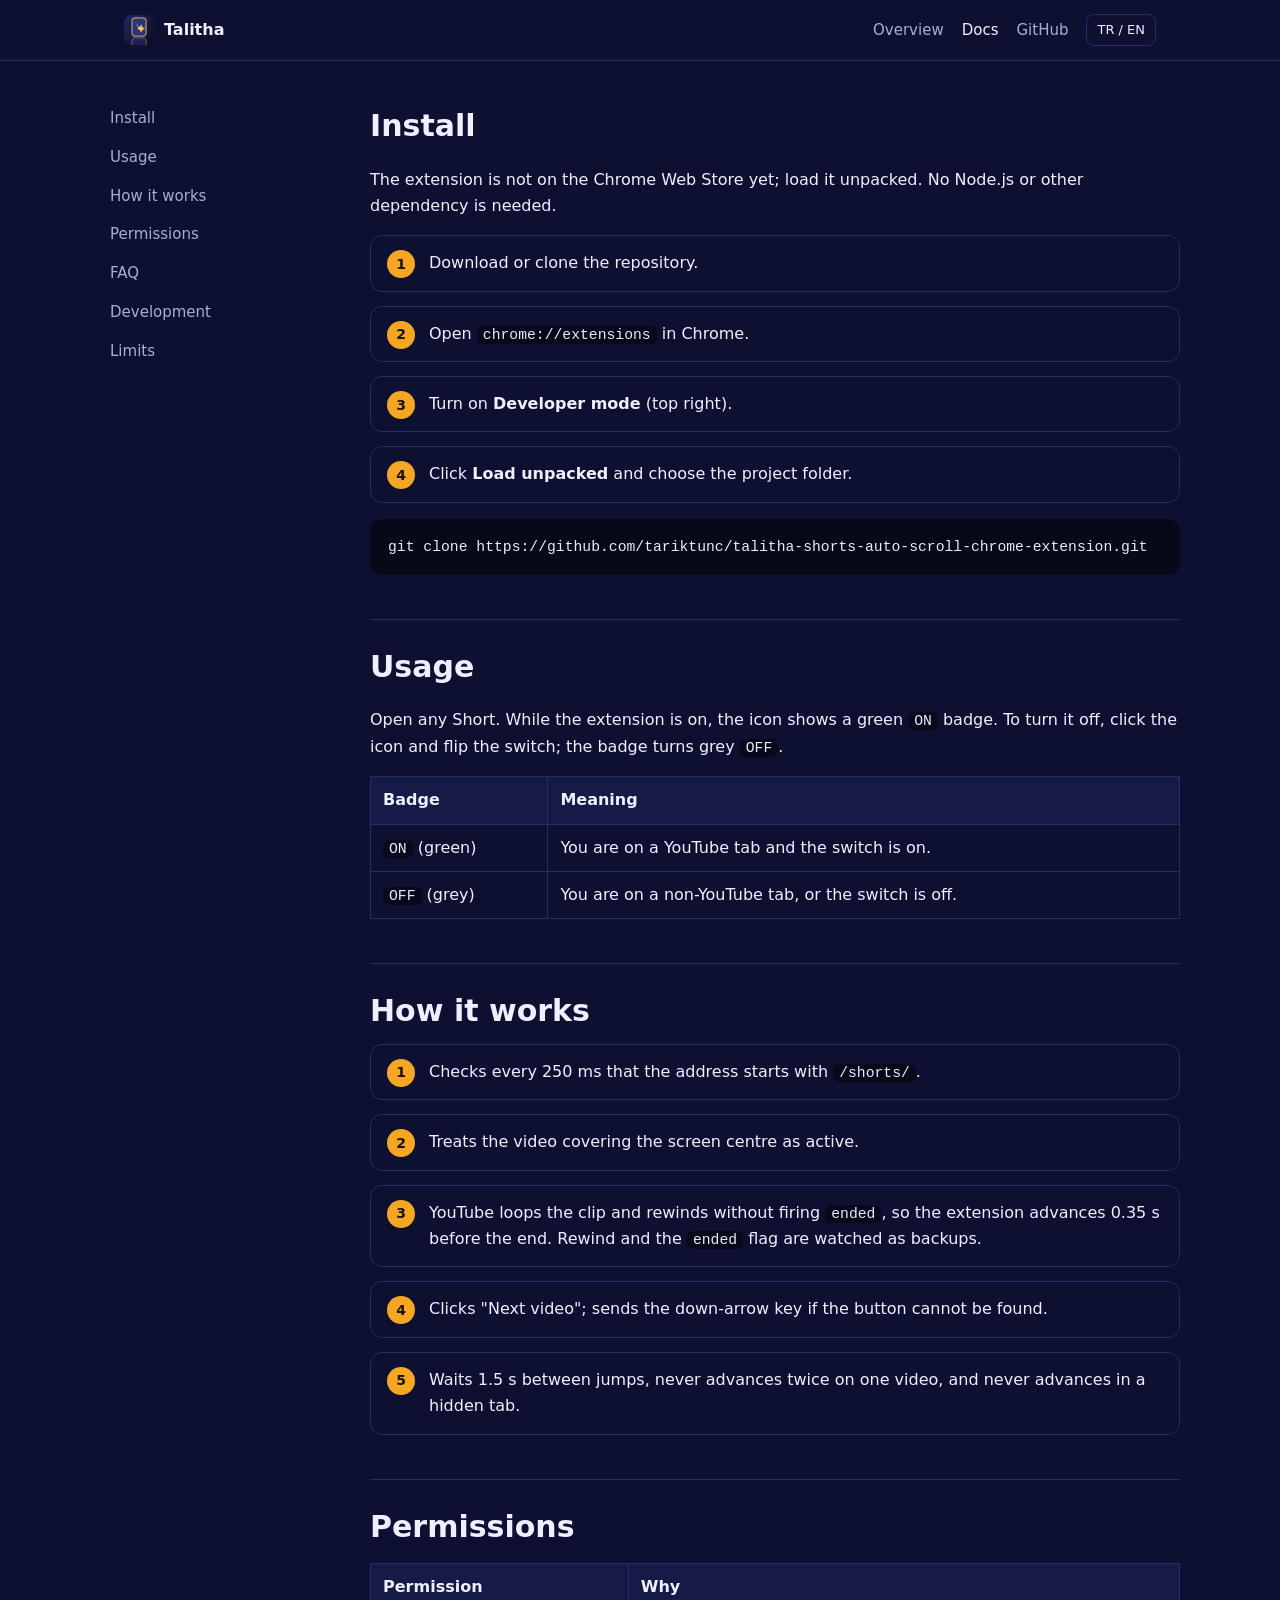
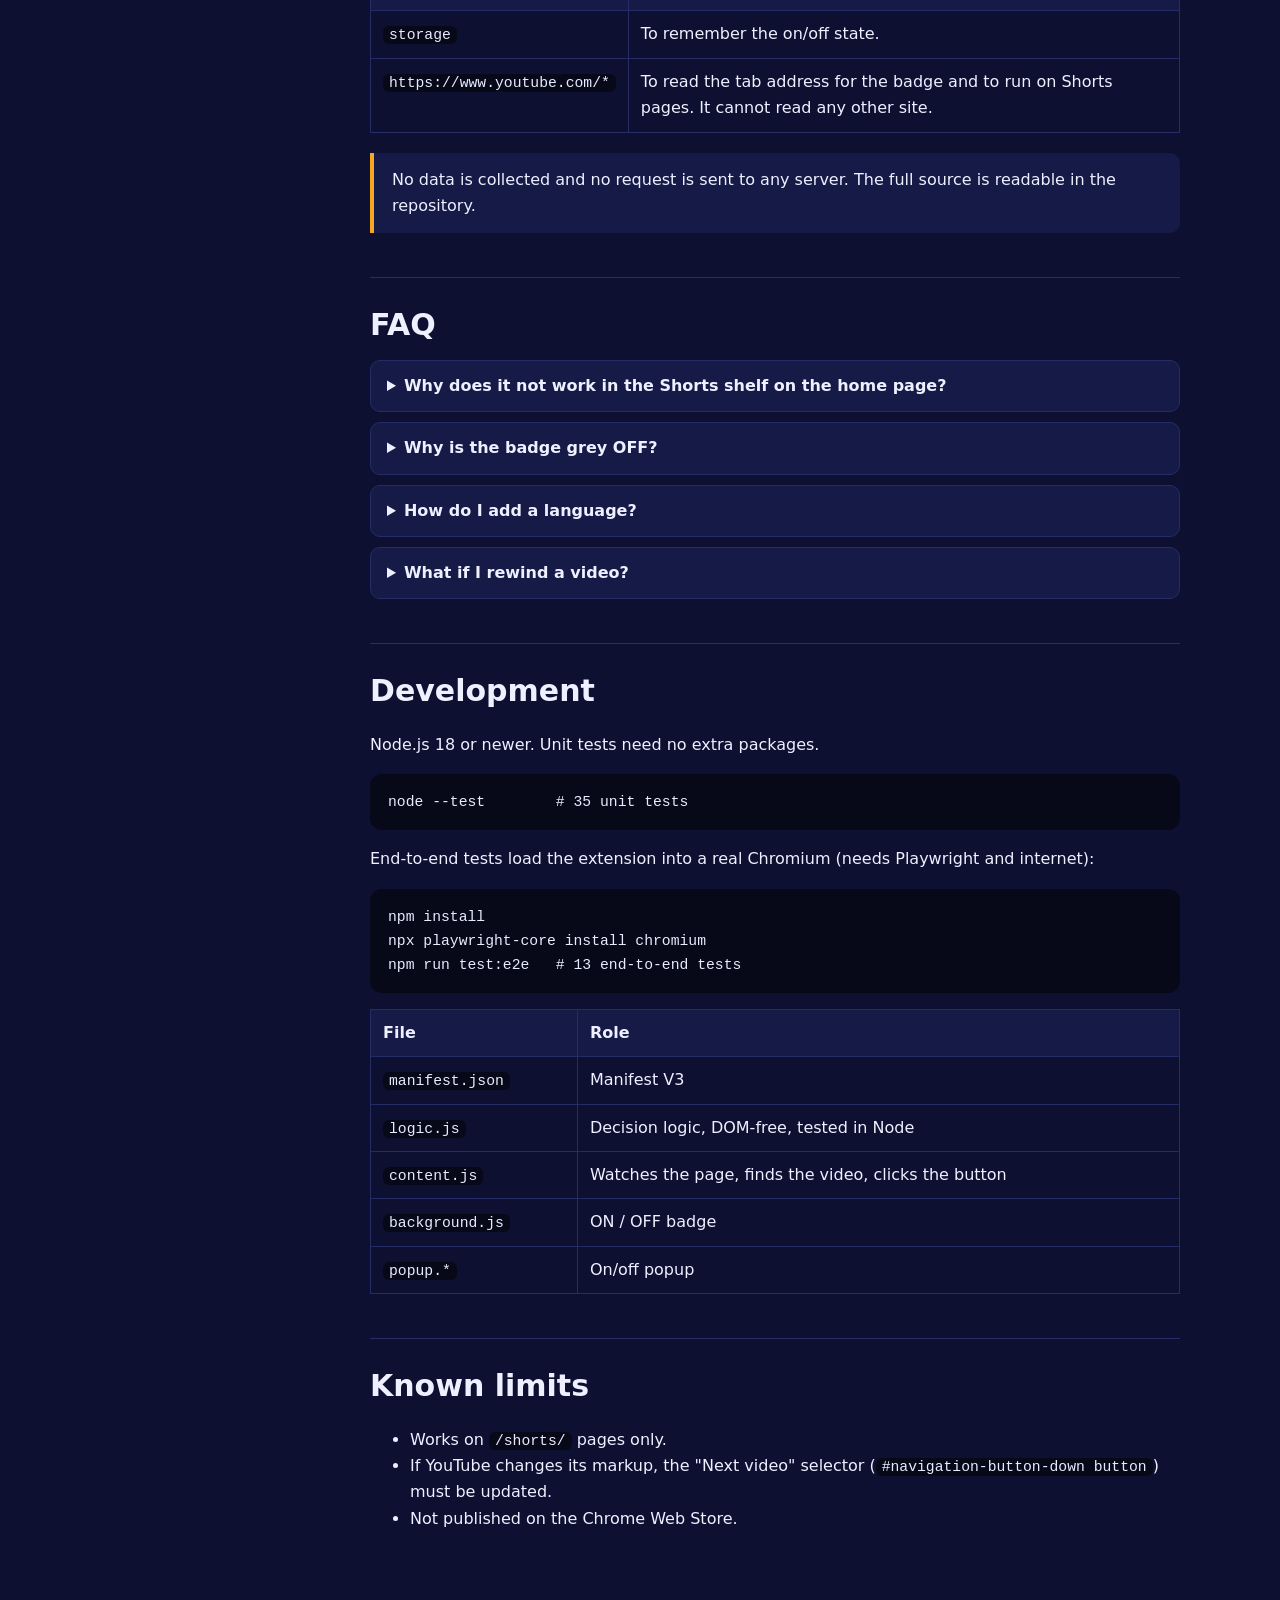
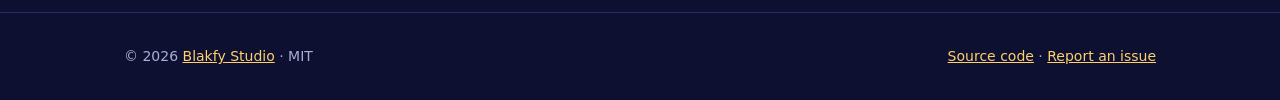
==== docs.html @ bb1276dc "Add GitHub Pages site (landing + docs)" ====
<!doctype html>
<html lang="tr" data-lang="tr">
<head>
<meta charset="utf-8">
<meta name="viewport" content="width=device-width,initial-scale=1">
<title>Talitha — Auto Shorts · Docs</title>
<meta name="description" content="YouTube Shorts bitince otomatik olarak bir sonrakine geçen, hafif ve veri toplamayan Chrome eklentisi. Auto-advance for YouTube Shorts.">
<meta property="og:title" content="Talitha — Auto Shorts">
<meta property="og:description" content="YouTube Shorts bitince otomatik olarak bir sonrakine geçen, hafif ve veri toplamayan Chrome eklentisi. Auto-advance for YouTube Shorts.">
<meta property="og:type" content="website">
<link rel="icon" href="assets/icon128.png">
<link rel="stylesheet" href="style.css">
<script>
(function(){var d=document.documentElement,k='ext-lang',s=null;try{s=localStorage.getItem(k)}catch(e){}
var l=s||((navigator.language||'tr').toLowerCase().indexOf('tr')===0?'tr':'en');d.setAttribute('data-lang',l);d.lang=l;
document.addEventListener('DOMContentLoaded',function(){var b=document.getElementById('lang');if(!b)return;
b.addEventListener('click',function(){var n=d.getAttribute('data-lang')==='tr'?'en':'tr';d.setAttribute('data-lang',n);d.lang=n;try{localStorage.setItem(k,n)}catch(e){}});});})();
</script>
</head>
<body>
<header class="nav"><div class="wrap">
<a class="brand" href="index.html"><img src="assets/icon128.png" alt="">Talitha</a>
<nav>
<a href="index.html"><span lang="tr">Tanıtım</span><span lang="en">Overview</span></a>
<a href="docs.html" class="on"><span lang="tr">Dökümanlar</span><span lang="en">Docs</span></a>
<a class="hide-s" href="https://github.com/tariktunc/talitha-shorts-auto-scroll-chrome-extension">GitHub</a>
<button class="lang" id="lang" type="button" aria-label="Language">TR / EN</button>
</nav></div></header>

<div class="wrap docs">
<aside class="toc">
<a href="#kurulum"><span lang="tr">Kurulum</span><span lang="en">Install</span></a><a href="#kullanim"><span lang="tr">Kullanım</span><span lang="en">Usage</span></a><a href="#calisma"><span lang="tr">Nasıl çalışır</span><span lang="en">How it works</span></a>
<a href="#izinler"><span lang="tr">İzinler</span><span lang="en">Permissions</span></a><a href="#sss"><span lang="tr">Sık sorulanlar</span><span lang="en">FAQ</span></a><a href="#gelistirme"><span lang="tr">Geliştirme</span><span lang="en">Development</span></a><a href="#sinirlar"><span lang="tr">Sınırlar</span><span lang="en">Limits</span></a>
</aside>
<article class="doc">
<h2 id="kurulum"><span lang="tr">Kurulum</span><span lang="en">Install</span></h2>
<p><span lang="tr">Eklenti henüz Chrome Web Store'da yayınlanmadı, paketlenmemiş olarak yüklenir. Node.js veya başka bir bağımlılık gerekmez.</span><span lang="en">The extension is not on the Chrome Web Store yet; load it unpacked. No Node.js or other dependency is needed.</span></p>
<ol class="steps">
<li><span lang="tr">Repoyu indirin veya klonlayın.</span><span lang="en">Download or clone the repository.</span></li>
<li><span lang="tr">Chrome'da <code>chrome://extensions</code> sayfasını açın.</span><span lang="en">Open <code>chrome://extensions</code> in Chrome.</span></li>
<li><span lang="tr">Sağ üstten <strong>Geliştirici modu</strong>nu açın.</span><span lang="en">Turn on <strong>Developer mode</strong> (top right).</span></li>
<li><span lang="tr"><strong>Paketlenmemiş öğe yükle</strong>ye tıklayıp proje klasörünü seçin.</span><span lang="en">Click <strong>Load unpacked</strong> and choose the project folder.</span></li>
</ol>
<pre><code>git clone https://github.com/tariktunc/talitha-shorts-auto-scroll-chrome-extension.git</code></pre>

<h2 id="kullanim"><span lang="tr">Kullanım</span><span lang="en">Usage</span></h2>
<p><span lang="tr">Bir Shorts videosu açın. Eklenti açıkken simgede yeşil <code>ON</code> rozeti görünür. Kapatmak için simgeye tıklayıp pencerede düğmeyi çevirin; rozet gri <code>OFF</code> olur.</span><span lang="en">Open any Short. While the extension is on, the icon shows a green <code>ON</code> badge. To turn it off, click the icon and flip the switch; the badge turns grey <code>OFF</code>.</span></p>
<table><tr><th><span lang="tr">Rozet</span><span lang="en">Badge</span></th><th><span lang="tr">Anlamı</span><span lang="en">Meaning</span></th></tr>
<tr><td><code>ON</code> (<span lang="tr">yeşil</span><span lang="en">green</span>)</td><td><span lang="tr">YouTube sekmesindesiniz ve düğme açık.</span><span lang="en">You are on a YouTube tab and the switch is on.</span></td></tr>
<tr><td><code>OFF</code> (<span lang="tr">gri</span><span lang="en">grey</span>)</td><td><span lang="tr">YouTube dışında bir sekmedesiniz veya düğme kapalı.</span><span lang="en">You are on a non-YouTube tab, or the switch is off.</span></td></tr></table>

<h2 id="calisma"><span lang="tr">Nasıl çalışır</span><span lang="en">How it works</span></h2>
<ol class="steps">
<li><span lang="tr">Her 250 ms'de adresin <code>/shorts/</code> ile başlayıp başlamadığına bakar.</span><span lang="en">Checks every 250 ms that the address starts with <code>/shorts/</code>.</span></li>
<li><span lang="tr">Ekranın ortasını kaplayan videoyu aktif video sayar.</span><span lang="en">Treats the video covering the screen centre as active.</span></li>
<li><span lang="tr">YouTube videoyu döngüye alır ve bitince <code>ended</code> olayı vermeden başa sarar. Bu yüzden eklenti bitmesine 0,35 saniye kala geçer. Başa sarmayı ve <code>ended</code> bayrağını yedek olarak izler.</span><span lang="en">YouTube loops the clip and rewinds without firing <code>ended</code>, so the extension advances 0.35 s before the end. Rewind and the <code>ended</code> flag are watched as backups.</span></li>
<li><span lang="tr">Geçiş için "Sonraki video" düğmesine tıklar; bulunamazsa aşağı ok tuşunu gönderir.</span><span lang="en">Clicks "Next video"; sends the down-arrow key if the button cannot be found.</span></li>
<li><span lang="tr">Geçişler arasında 1,5 saniye bekler, aynı videoda iki kez geçmez, sekme görünür değilse hiç geçmez.</span><span lang="en">Waits 1.5 s between jumps, never advances twice on one video, and never advances in a hidden tab.</span></li>
</ol>

<h2 id="izinler"><span lang="tr">İzinler</span><span lang="en">Permissions</span></h2>
<table><tr><th><span lang="tr">İzin</span><span lang="en">Permission</span></th><th><span lang="tr">Neden</span><span lang="en">Why</span></th></tr>
<tr><td><code>storage</code></td><td><span lang="tr">Açık/kapalı durumunu saklamak için.</span><span lang="en">To remember the on/off state.</span></td></tr>
<tr><td><code>https://www.youtube.com/*</code></td><td><span lang="tr">Rozet için sekmenin adresine bakmak ve Shorts sayfasında çalışmak için. Başka sitelerin adresini okuyamaz.</span><span lang="en">To read the tab address for the badge and to run on Shorts pages. It cannot read any other site.</span></td></tr></table>
<div class="callout"><span lang="tr">Hiçbir veri toplanmaz, hiçbir sunucuya istek gönderilmez. Kaynak kodun tamamı repoda okunabilir halde durur.</span><span lang="en">No data is collected and no request is sent to any server. The full source is readable in the repository.</span></div>

<h2 id="sss"><span lang="tr">Sık sorulanlar</span><span lang="en">FAQ</span></h2>
<details><summary><span lang="tr">Ana sayfadaki Shorts şeridinde neden çalışmıyor?</span><span lang="en">Why does it not work in the Shorts shelf on the home page?</span></summary><p><span lang="tr">Eklenti yalnızca <code>youtube.com/shorts/</code> sayfasında çalışır. Şeritteki videoya tıklayıp Shorts sayfasına geçtiğinizde devreye girer.</span><span lang="en">It only runs on <code>youtube.com/shorts/</code>. It starts working once you open a Short in its own page.</span></p></details>
<details><summary><span lang="tr">Rozet neden gri OFF görünüyor?</span><span lang="en">Why is the badge grey OFF?</span></summary><p><span lang="tr">YouTube dışında bir sekmedesiniz ya da düğme kapalı. YouTube sekmesine geçin ve pencerede düğmenin açık olduğundan emin olun.</span><span lang="en">Either you are on a non-YouTube tab or the switch is off. Switch to a YouTube tab and check the switch in the popup.</span></p></details>
<details><summary><span lang="tr">Yeni dil nasıl eklenir?</span><span lang="en">How do I add a language?</span></summary><p><span lang="tr"><code>_locales/en/messages.json</code> dosyasını <code>_locales/&lt;dil-kodu&gt;/messages.json</code> olarak kopyalayıp metinleri çevirin.</span><span lang="en">Copy <code>_locales/en/messages.json</code> to <code>_locales/&lt;lang-code&gt;/messages.json</code> and translate the strings.</span></p></details>
<details><summary><span lang="tr">Bir videoyu geri sarınca ne olur?</span><span lang="en">What if I rewind a video?</span></summary><p><span lang="tr">Kullanıcı videoyu geri sararsa eklenti geçiş yapmaz; yalnızca doğal bitişi yakalar.</span><span lang="en">If you rewind it yourself, the extension does not advance; it only reacts to a natural end.</span></p></details>

<h2 id="gelistirme"><span lang="tr">Geliştirme</span><span lang="en">Development</span></h2>
<p><span lang="tr">Node.js 18 veya üstü gerekir. Birim testleri için ek paket gerekmez.</span><span lang="en">Node.js 18 or newer. Unit tests need no extra packages.</span></p>
<pre><code>node --test        # 35 <span lang="tr">birim testi</span><span lang="en">unit tests</span></code></pre>
<p><span lang="tr">Uçtan uca testler eklentiyi gerçek bir Chromium'a yükleyip sürer (Playwright ve internet gerekir):</span><span lang="en">End-to-end tests load the extension into a real Chromium (needs Playwright and internet):</span></p>
<pre><code>npm install
npx playwright-core install chromium
npm run test:e2e   # 13 <span lang="tr">uçtan uca test</span><span lang="en">end-to-end tests</span></code></pre>
<table><tr><th><span lang="tr">Dosya</span><span lang="en">File</span></th><th><span lang="tr">Görev</span><span lang="en">Role</span></th></tr>
<tr><td><code>manifest.json</code></td><td>Manifest V3</td></tr>
<tr><td><code>logic.js</code></td><td><span lang="tr">Karar mantığı, DOM'a dokunmaz, Node'da test edilir</span><span lang="en">Decision logic, DOM-free, tested in Node</span></td></tr>
<tr><td><code>content.js</code></td><td><span lang="tr">Sayfayı izler, videoyu bulur, düğmeye tıklar</span><span lang="en">Watches the page, finds the video, clicks the button</span></td></tr>
<tr><td><code>background.js</code></td><td><span lang="tr">ON / OFF rozeti</span><span lang="en">ON / OFF badge</span></td></tr>
<tr><td><code>popup.*</code></td><td><span lang="tr">Aç/kapa penceresi</span><span lang="en">On/off popup</span></td></tr></table>

<h2 id="sinirlar"><span lang="tr">Bilinen sınırlar</span><span lang="en">Known limits</span></h2>
<ul>
<li><span lang="tr">Yalnızca <code>/shorts/</code> sayfasında çalışır.</span><span lang="en">Works on <code>/shorts/</code> pages only.</span></li>
<li><span lang="tr">YouTube sayfa yapısını değiştirirse "Sonraki video" seçicisi (<code>#navigation-button-down button</code>) güncellenmelidir.</span><span lang="en">If YouTube changes its markup, the "Next video" selector (<code>#navigation-button-down button</code>) must be updated.</span></li>
<li><span lang="tr">Chrome Web Store'da yayınlanmış değildir.</span><span lang="en">Not published on the Chrome Web Store.</span></li>
</ul>
</article></div>
<footer><div class="wrap">
<span>© 2026 <a href="https://blakfy.com">Blakfy Studio</a> · MIT</span>
<span><a href="https://github.com/tariktunc/talitha-shorts-auto-scroll-chrome-extension"><span lang="tr">Kaynak kod</span><span lang="en">Source code</span></a> · <a href="https://github.com/tariktunc/talitha-shorts-auto-scroll-chrome-extension/issues"><span lang="tr">Sorun bildir</span><span lang="en">Report an issue</span></a></span>
</div></footer>
</body></html>
---- style.css ----
:root{--bg:#0d1030;--fg:#eef0ff;--muted:#a9aed6;--card:#151a47;--line:#262c66;--accent:#f5a623;--on-accent:#1b1300;--link:#ffd06b;--hero1:#232865;--hero2:#0a0c22;--hero-fg:#ffffff;--code:#070918;--code-fg:#e8eaff}
*{box-sizing:border-box}html{scroll-behavior:smooth}
body{margin:0;font:16px/1.65 system-ui,-apple-system,"Segoe UI",Roboto,sans-serif;background:var(--bg);color:var(--fg)}
html[data-lang=tr] [lang=en]{display:none!important}html[data-lang=en] [lang=tr]{display:none!important}
a{color:var(--link)}img{max-width:100%}
.wrap{max-width:1080px;margin:0 auto;padding:0 24px}
header.nav{position:sticky;top:0;z-index:10;background:var(--bg);border-bottom:1px solid var(--line)}
header.nav .wrap{display:flex;align-items:center;gap:20px;height:60px}
.brand{display:flex;align-items:center;gap:10px;font-weight:700;color:var(--fg);text-decoration:none}
.brand img{width:30px;height:30px;border-radius:8px}
.nav nav{margin-left:auto;display:flex;align-items:center;gap:18px}
.nav nav a{color:var(--muted);text-decoration:none;font-size:15px}.nav nav a:hover,.nav nav a.on{color:var(--fg)}
.lang{border:1px solid var(--line);background:transparent;color:var(--fg);border-radius:8px;padding:4px 10px;cursor:pointer;font:inherit;font-size:13px}
.hero{background:linear-gradient(135deg,var(--hero1),var(--hero2));color:var(--hero-fg);padding:84px 0 72px;text-align:center}
.hero img.logo{width:104px;height:104px;border-radius:24px;box-shadow:0 12px 40px rgba(0,0,0,.35)}
.hero h1{font-size:clamp(32px,5vw,52px);line-height:1.15;margin:22px 0 12px}
.hero p.lead{font-size:clamp(17px,2.2vw,21px);max-width:720px;margin:0 auto 28px;opacity:.9}
.btns{display:flex;gap:12px;justify-content:center;flex-wrap:wrap}
.btn{display:inline-block;padding:12px 22px;border-radius:10px;font-weight:600;text-decoration:none;border:1px solid transparent}
.btn.primary{background:var(--accent);color:var(--on-accent)}
.btn.ghost{border-color:rgba(255,255,255,.45);color:var(--hero-fg)}
.badges{display:flex;gap:8px;justify-content:center;flex-wrap:wrap;margin-top:26px}
.badges span{font-size:13px;padding:4px 12px;border-radius:999px;background:rgba(255,255,255,.12)}
section.block{padding:64px 0}section.alt{background:var(--card)}
h2{font-size:30px;margin:0 0 8px}p.sub{color:var(--muted);margin:0 0 32px;max-width:720px}
.grid{display:grid;grid-template-columns:repeat(auto-fit,minmax(290px,1fr));gap:18px}
.card{background:var(--card);border:1px solid var(--line);border-radius:14px;padding:22px}
section.alt .card{background:var(--bg)}
.card .n{display:inline-block;font-weight:700;font-size:13px;color:var(--on-accent);background:var(--accent);border-radius:999px;padding:2px 10px;margin-bottom:10px}
.card h3{margin:0 0 6px;font-size:18px}.card p{margin:0;color:var(--muted)}
.steps{counter-reset:s;list-style:none;padding:0;margin:0;display:grid;gap:14px}
.steps li{counter-increment:s;position:relative;padding:14px 18px 14px 58px;border:1px solid var(--line);border-radius:12px;background:var(--bg)}
.steps li:before{content:counter(s);position:absolute;left:16px;top:14px;width:28px;height:28px;border-radius:50%;background:var(--accent);color:var(--on-accent);display:grid;place-items:center;font-weight:700;font-size:14px}
pre,code{font-family:ui-monospace,SFMono-Regular,Menlo,Consolas,monospace}
code{background:var(--code);color:var(--code-fg);padding:1px 6px;border-radius:6px;font-size:.92em}
pre{background:var(--code);color:var(--code-fg);padding:16px 18px;border-radius:12px;overflow:auto;line-height:1.5}pre code{background:none;padding:0}
table{border-collapse:collapse;width:100%;margin:12px 0 20px}th,td{border:1px solid var(--line);padding:10px 12px;text-align:left;vertical-align:top}th{background:var(--card)}
.callout{border-left:4px solid var(--accent);background:var(--card);padding:14px 18px;border-radius:0 10px 10px 0;margin:18px 0}
footer{border-top:1px solid var(--line);padding:32px 0;color:var(--muted);font-size:14px}footer .wrap{display:flex;gap:18px;flex-wrap:wrap;justify-content:space-between}
.docs{display:grid;grid-template-columns:230px 1fr;gap:40px;padding:40px 0 64px}
.toc{position:sticky;top:84px;align-self:start;display:grid;gap:4px;font-size:15px}
.toc a{color:var(--muted);text-decoration:none;padding:5px 10px;border-radius:8px}.toc a:hover{background:var(--card);color:var(--fg)}
.doc h2{margin-top:44px;padding-top:22px;border-top:1px solid var(--line)}.doc h2:first-child{margin-top:0;padding-top:0;border:0}
.doc h3{margin-top:26px}
details{border:1px solid var(--line);border-radius:10px;padding:12px 16px;margin:10px 0;background:var(--card)}summary{cursor:pointer;font-weight:600}
@media(max-width:820px){.docs{grid-template-columns:1fr}.toc{position:static;grid-auto-flow:column;overflow:auto}.nav nav a.hide-s{display:none}}
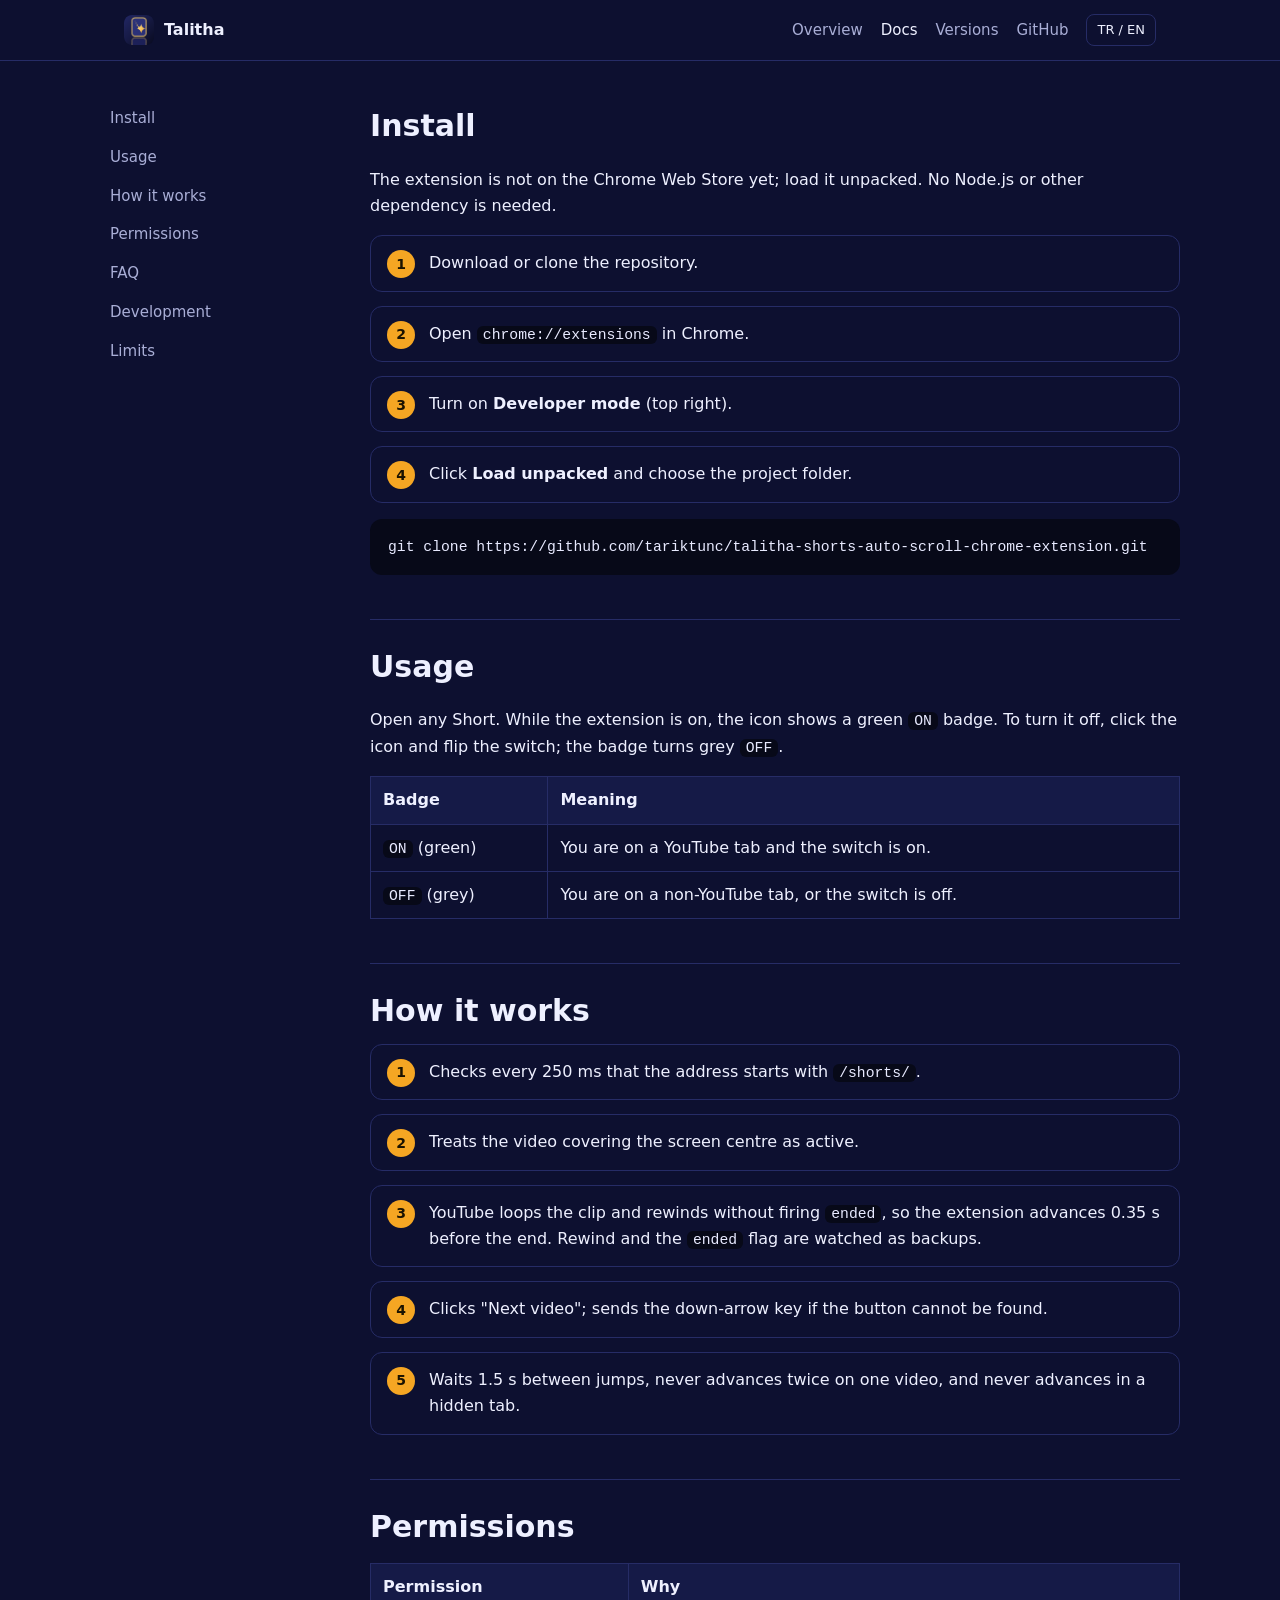
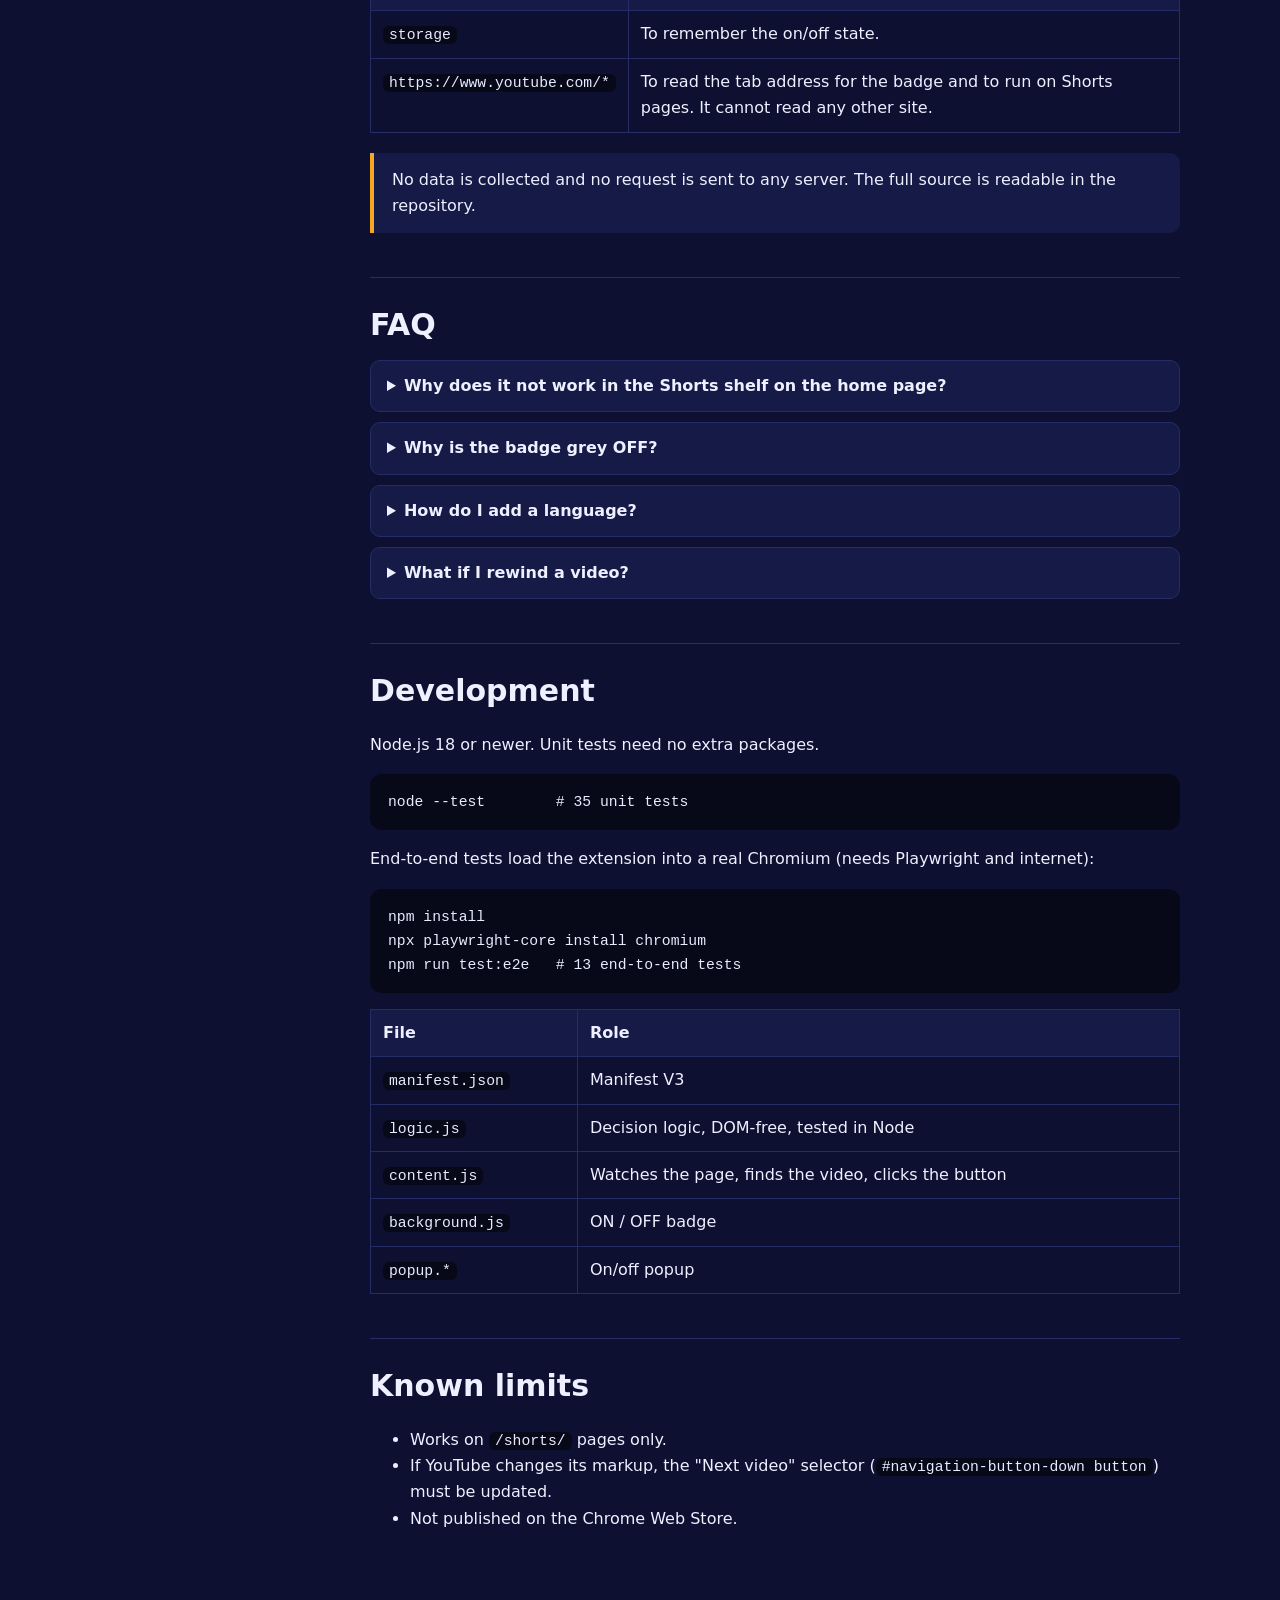
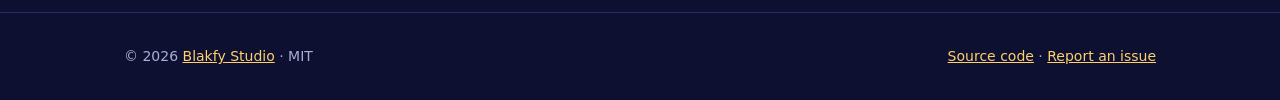
==== commit 5401bc1a: "Pages: versions page, ZIP download, popup preview" ====
--- a/docs.html
+++ b/docs.html
@@ -8,6 +8,10 @@
 <meta property="og:title" content="Talitha — Auto Shorts">
 <meta property="og:description" content="YouTube Shorts bitince otomatik olarak bir sonrakine geçen, hafif ve veri toplamayan Chrome eklentisi. Auto-advance for YouTube Shorts.">
 <meta property="og:type" content="website">
+<meta property="og:url" content="https://tariktunc.github.io/talitha-shorts-auto-scroll-chrome-extension/docs.html">
+<link rel="canonical" href="https://tariktunc.github.io/talitha-shorts-auto-scroll-chrome-extension/docs.html">
+<link rel="alternate" hreflang="tr" href="https://tariktunc.github.io/talitha-shorts-auto-scroll-chrome-extension/docs.html">
+<link rel="alternate" hreflang="en" href="https://tariktunc.github.io/talitha-shorts-auto-scroll-chrome-extension/docs.html">
 <link rel="icon" href="assets/icon128.png">
 <link rel="stylesheet" href="style.css">
 <script>
@@ -23,6 +27,7 @@
 <nav>
 <a href="index.html"><span lang="tr">Tanıtım</span><span lang="en">Overview</span></a>
 <a href="docs.html" class="on"><span lang="tr">Dökümanlar</span><span lang="en">Docs</span></a>
+<a href="changelog.html"><span lang="tr">Sürümler</span><span lang="en">Versions</span></a>
 <a class="hide-s" href="https://github.com/tariktunc/talitha-shorts-auto-scroll-chrome-extension">GitHub</a>
 <button class="lang" id="lang" type="button" aria-label="Language">TR / EN</button>
 </nav></div></header>
--- a/style.css
+++ b/style.css
@@ -19,9 +19,21 @@
 .btns{display:flex;gap:12px;justify-content:center;flex-wrap:wrap}
 .btn{display:inline-block;padding:12px 22px;border-radius:10px;font-weight:600;text-decoration:none;border:1px solid transparent}
 .btn.primary{background:var(--accent);color:var(--on-accent)}
+.tl{position:relative;margin:8px 0 0;padding-left:28px;border-left:2px solid var(--line)}
+.tl .it{position:relative;margin:0 0 26px}.tl .it:before{content:"";position:absolute;left:-36px;top:6px;width:14px;height:14px;border-radius:50%;background:var(--accent);border:3px solid var(--bg)}
+.tl .d{font-size:13px;color:var(--muted)}.tl h3{margin:2px 0 4px}.tl .tag{display:inline-block;font-size:12px;font-weight:700;background:var(--accent);color:var(--on-accent);border-radius:999px;padding:1px 10px;margin-left:8px;vertical-align:middle}
+.cur{display:grid;grid-template-columns:repeat(auto-fit,minmax(220px,1fr));gap:16px;margin:8px 0 36px}.cur .card b{display:block;font-size:30px;line-height:1.2}.cur .card span.l{color:var(--muted);font-size:14px}
+.mock{max-width:420px;margin:44px auto 0;background:#fff;color:#10243a;border-radius:16px;text-align:left;box-shadow:0 24px 60px rgba(0,0,0,.4);overflow:hidden;font-size:14px}
+.mock .bar{display:flex;align-items:center;gap:8px;padding:12px 16px;border-bottom:1px solid #dde4ec;font-weight:700}
+.mock .bar i{width:10px;height:10px;border-radius:50%;background:#d0d7e0;display:inline-block}
+.mock .body{padding:16px}.mock .row{display:flex;justify-content:space-between;align-items:center;padding:8px 0;border-bottom:1px solid #eef2f6}
+.mock .sw{width:44px;height:24px;border-radius:999px;background:#f5a623;position:relative}.mock .sw:after{content:"";position:absolute;right:3px;top:3px;width:18px;height:18px;border-radius:50%;background:#fff}
+.mock .pill{font-size:12px;font-weight:700;padding:2px 10px;border-radius:999px;color:#fff}
+.mock .tabs{display:flex;gap:4px;flex-wrap:wrap;margin-top:10px}.mock .tabs span{font-size:12px;padding:4px 10px;border-radius:8px;background:#f2f6f9}.mock .tabs span.on{background:#10243a;color:#fff}
+.mock small{display:block;text-align:center;color:#8a97a8;padding:8px;font-size:12px}
 .btn.ghost{border-color:rgba(255,255,255,.45);color:var(--hero-fg)}
 .badges{display:flex;gap:8px;justify-content:center;flex-wrap:wrap;margin-top:26px}
-.badges span{font-size:13px;padding:4px 12px;border-radius:999px;background:rgba(255,255,255,.12)}
+.badges>span{font-size:13px;padding:4px 12px;border-radius:999px;background:rgba(255,255,255,.12)}
 section.block{padding:64px 0}section.alt{background:var(--card)}
 h2{font-size:30px;margin:0 0 8px}p.sub{color:var(--muted);margin:0 0 32px;max-width:720px}
 .grid{display:grid;grid-template-columns:repeat(auto-fit,minmax(290px,1fr));gap:18px}
